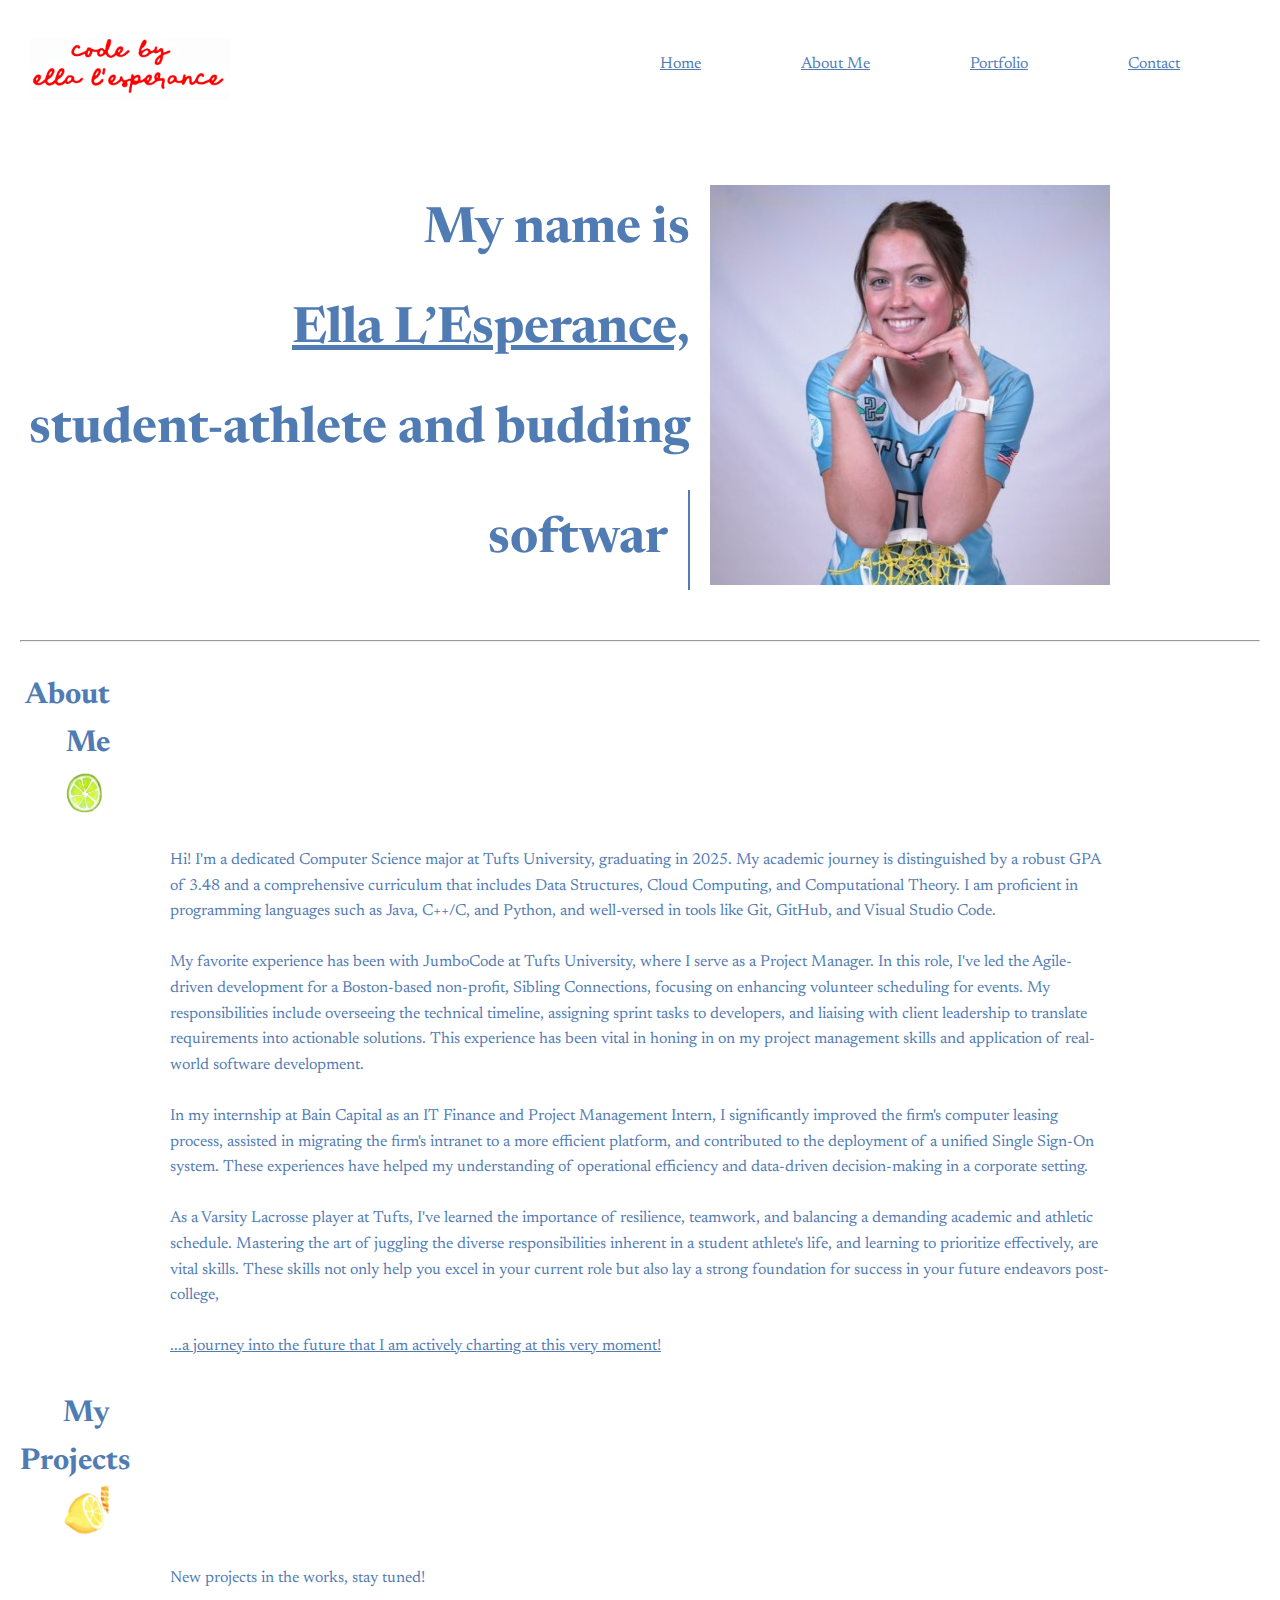
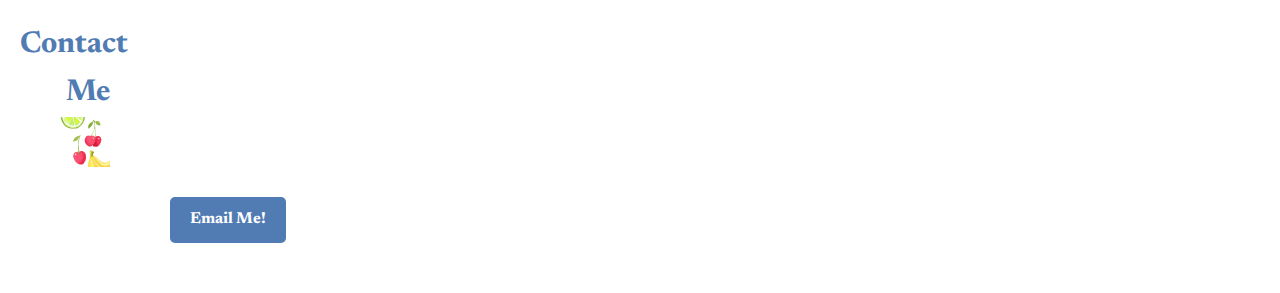
==== index.html @ 6551da66 "Add files via upload" ====
<!DOCTYPE html>
<html>
<head>
    <title>Code by Ella L'Esperance</title>
    <link rel="stylesheet" href="styles.css">
    <link href="https://fonts.googleapis.com/css2?family=Newsreader:opsz,wght@6..72,200;6..72,300;6..72,400&display=swap" rel="stylesheet">
    

</head>
<body>

<div class="header">
    <img src="Untitled.jpeg" alt="Logo" width="200" height="70">
    
    <!-- Navigation Bar -->
    <nav>
        <ul>
            <li><a href="#home"><u>Home</u></a></li>
            <li><a href="#about"><u>About Me</u></a></li>
            <li><a href="#services"><u>Portfolio</u></a></li>
            <li><a href="#contact"><u>Contact</u></a></li>
        </ul>
    </nav>
</div>

<!-- Home Section -->
<section id="home">
        <div class="text-image-container">
            <div class="text-content">
                <h1> My name is <br> <u>Ella L’Esperance, </u> <br> student-athlete and budding <br></h1>
                <h1 id="typing-effect"><span></span></h1>
            </div>
            <img src="roster.jpg" alt="ME!!!" class="right-image">
        </div>
</section>

<!-- About Section -->
<section id="about">
    <hr>
    <h2> About Me
    <img src="lemon.png" alt="Description of the image" width="50" height="50" style="vertical-align: middle;"> </h2>
    <p> Hi! I'm a dedicated Computer Science major at Tufts University, 
        graduating in 2025. My academic journey is distinguished by a robust 
        GPA of 3.48 and a comprehensive curriculum that includes Data 
        Structures, Cloud Computing, and Computational Theory. I am 
        proficient in programming languages such as Java, C++/C, and Python, 
        and well-versed in tools like Git, GitHub, and Visual Studio Code.
        <br><br>

        My favorite experience has been with JumboCode at Tufts University,
        where I serve as a Project Manager. In this role, I've led the 
        Agile-driven development for a Boston-based non-profit, Sibling
        Connections, focusing on enhancing volunteer scheduling for events. 
        My responsibilities include overseeing the technical timeline, 
        assigning sprint tasks to developers, 
        and liaising with client leadership to translate requirements into
        actionable solutions. This experience has been vital in 
        honing in on my project management skills and application of 
        real-world software development.
        <br><br>
        
        In my internship at Bain Capital as an IT Finance and Project 
        Management Intern, I significantly improved the firm's computer 
        leasing process, assisted in migrating the firm's intranet to a 
        more efficient platform, and contributed to the deployment of a 
        unified Single Sign-On system. These experiences have helped my 
        understanding of operational efficiency and data-driven 
        decision-making in a corporate setting.
        <br><br>
        
        As a Varsity Lacrosse player at Tufts, I've learned the importance 
        of resilience, teamwork, and balancing a demanding academic and 
        athletic schedule. Mastering the art of juggling the diverse 
        responsibilities inherent in a student athlete's life, and 
        learning to prioritize effectively, are vital skills. These 
        skills not only help you excel in your current role but also lay 
        a strong foundation for success in your future endeavors post-college,
        <br><br> <u>...a journey into the future that I am actively charting at 
                this very moment!</u>

  
    </p>


</section>

<!-- Services Section -->
<section id="services">
    <h2>My Projects
    <img src="lime.png" alt="Description of the image" width="50" height="50" style="vertical-align: middle;"> </h2>
    <p>New projects in the works, stay tuned!</p>
</section>

<!-- Contact Section -->
<section id="contact">
    <h2>Contact Me
    <img src="fruit.png" alt="Description of the image" width="50" height="50" style="vertical-align: middle;"> </h2>
    
    <p><a href="mailto:ella.lesperance@outlook.com" class="email-button">Email Me!</a></p>
</section>

<script src="script.js"></script>



</body>
</html>
---- styles.css ----
/* Basic reset */
* {
        margin: 0;
        padding: 0;
        box-sizing: border-box;
    }
    
    /* Styling for the header */
    .header {
        display: flex;
        justify-content: space-between;
        align-items: center;
        background-color: #ffffff;
        padding: 10px;
    }
    
    /* Logo style */
    .header img {
        height: 70px;
    }
    
    /* Navigation bar styling */
    nav ul {
        list-style-type: none;
        display: flex;
    }
    
    nav ul li {
        margin-left: 100px;
    }
    
    nav ul li:last-child {
        margin-right: 70px;
    }
    
    nav ul li a {
        text-decoration: none;
        color: #507bb3;
    }
    
    /* Basic styling for main content */
    body {
        font-family: Newsreader, sans-serif;
        line-height: 1.6;
        padding: 20px;
    }
    
    /* Text alignment */
    h1 {
        font-family: Newsreader, sans-serif;
        color: #507bb3;
        font-size: 50px;
        line-height: 2; 
        text-align: right;
        padding-right: 20px;
        margin-top: 70px;
        margin-bottom: 30px;
    }

    h2 {
        color: #507bb3;
        
        font-size: 30px;
        text-align: right;
        padding-right: 1150px;
        margin-top: 30px;
    }
    
    p {
        color: #507bb3;
        margin-top: 30px;
        padding-left: 150px;
        padding-right: 150px;
        margin-bottom: 30px;
    }
    
    /* Text and Image Container */
    .text-image-container {
        display: flex;
        align-items: center;
        justify-content: space-between;
        margin-bottom: 20px;
    }
    
    .text-content {
        flex: 1;
    }
    
    .right-image {
        width: 60%;
        max-width: 400px;
        margin-right: 150px; /* Adjusted margin */
        margin-top: 40px;
    }
    
    /* Responsive Design */
    @media (max-width: 768px) {
        .text-image-container {
            flex-direction: column;
        }
    
        .right-image {
            width: 100%;
            max-width: none;
            margin-left: 0;
            margin-top: 200px;
        }

        p {
            text-align: left;
        }
    
        
    }

    @keyframes blink {
        50% { border-color: transparent; }
    }
    
    .typing {
        
        font-size: 50px; /* Adjust font size as needed */
        margin-right: 20px;
        margin-top: -20px;
        border-right: 2px solid; /* Make the cursor thinner */
        animation: blink 0.75s step-end infinite;
        
    }



.email-button {
    display: inline-block;
    padding: 10px 20px;
    background-color: #507bb3;
    color: white;
  
    text-decoration: none;
    border-radius: 5px;
    font-weight: bold;
}
.email-button:hover {
    background-color: #507bb3;
}
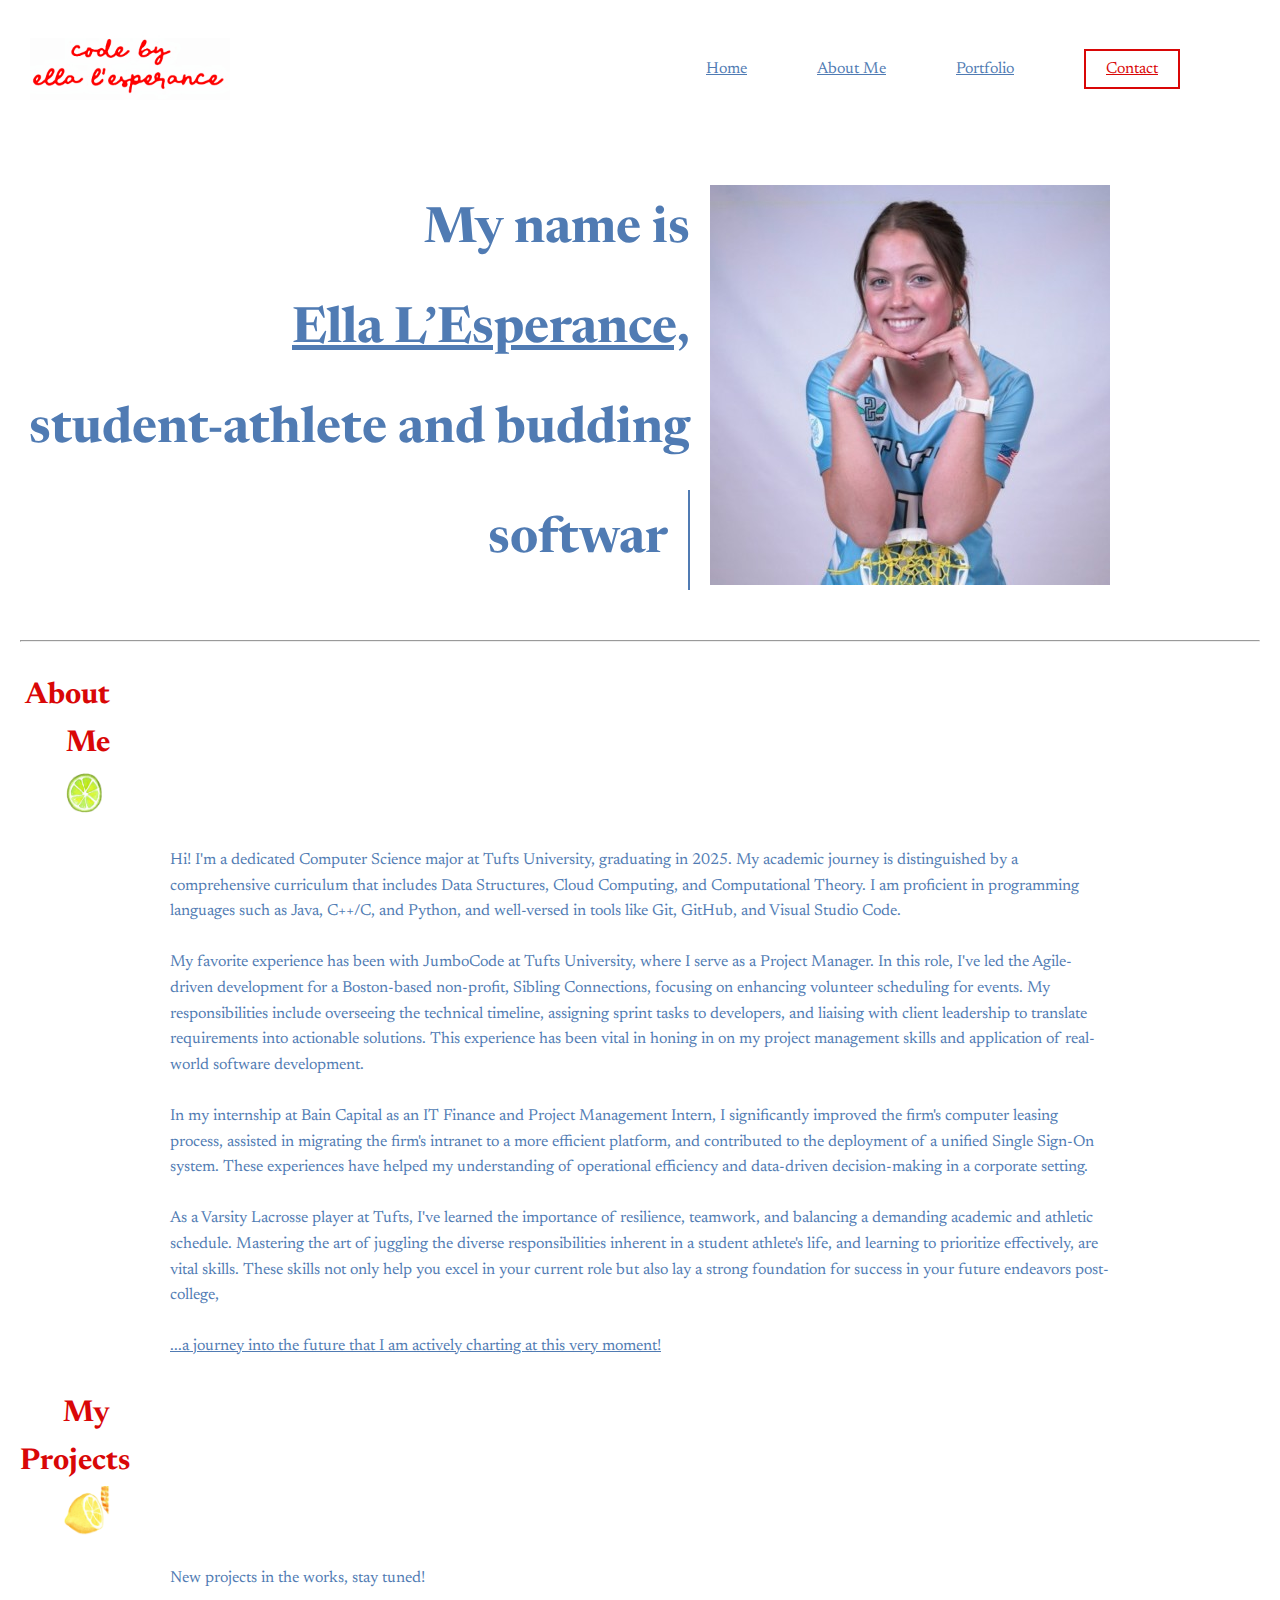
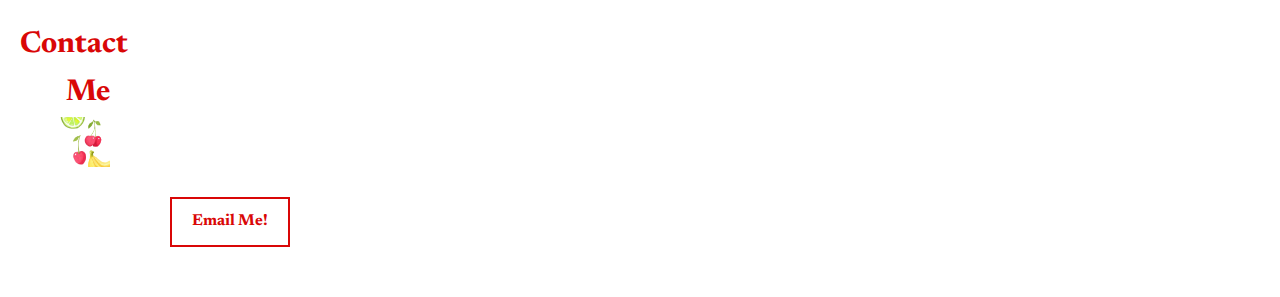
==== commit 9001d67c: "1/19/24:9:36" ====
--- a/index.html
+++ b/index.html
@@ -18,7 +18,7 @@
             <li><a href="#home"><u>Home</u></a></li>
             <li><a href="#about"><u>About Me</u></a></li>
             <li><a href="#services"><u>Portfolio</u></a></li>
-            <li><a href="#contact"><u>Contact</u></a></li>
+            <li><a href="#contact" class="highlight"><u>Contact</u></a></li>
         </ul>
     </nav>
 </div>
@@ -40,8 +40,8 @@
     <h2> About Me
     <img src="lemon.png" alt="Description of the image" width="50" height="50" style="vertical-align: middle;"> </h2>
     <p> Hi! I'm a dedicated Computer Science major at Tufts University, 
-        graduating in 2025. My academic journey is distinguished by a robust 
-        GPA of 3.48 and a comprehensive curriculum that includes Data 
+        graduating in 2025. My academic journey is distinguished by a 
+        comprehensive curriculum that includes Data 
         Structures, Cloud Computing, and Computational Theory. I am 
         proficient in programming languages such as Java, C++/C, and Python, 
         and well-versed in tools like Git, GitHub, and Visual Studio Code.
--- a/styles.css
+++ b/styles.css
@@ -7,11 +7,14 @@
     
     /* Styling for the header */
     .header {
-        display: flex;
-        justify-content: space-between;
-        align-items: center;
+        display: flex; /* Enables Flexbox */
+        justify-content: space-between; /* Spaces out the logo and the nav bar */
+        align-items: center; /* Vertically centers items in the header */
         background-color: #ffffff;
         padding: 10px;
+        position: sticky;
+        top: 0;
+        z-index: 1000; 
     }
     
     /* Logo style */
@@ -21,12 +24,15 @@
     
     /* Navigation bar styling */
     nav ul {
+        margin-top: 10px;
         list-style-type: none;
         display: flex;
     }
     
     nav ul li {
-        margin-left: 100px;
+        
+        margin-left: 70px;
+        
     }
     
     nav ul li:last-child {
@@ -38,6 +44,23 @@
         color: #507bb3;
     }
     
+    nav ul li a.highlight {
+        background-color: white; /* White background */
+        color: #D90707; /* Navy text */
+        border: 2px solid #D90707; /* Navy border */
+        padding: 10px 20px; /* Top & Bottom, Left & Right padding */
+        text-decoration: none; /* Removes underline from links */
+        font-size: 16px; /* Font size */
+        display: inline; /* Aligns padding and allows height/width adjustments */
+        cursor: pointer; /* Changes cursor to pointer on hover */
+        transition: background-color 0.3s, color 0.3s; /* Smooth transition for hover effect */
+    }
+
+    nav ul li a.highlight:hover {
+        background-color: #D90707; /* Navy background on hover */
+        color: white; /* White text on hover */
+    }
+
     /* Basic styling for main content */
     body {
         font-family: Newsreader, sans-serif;
@@ -58,8 +81,7 @@
     }
 
     h2 {
-        color: #507bb3;
-        
+        color: #D90707;
         font-size: 30px;
         text-align: right;
         padding-right: 1150px;
@@ -67,6 +89,8 @@
     }
     
     p {
+        scroll-padding-top: 20px;
+        scroll-padding-bottom: 20px;
         color: #507bb3;
         margin-top: 30px;
         padding-left: 150px;
@@ -132,11 +156,11 @@
 .email-button {
     display: inline-block;
     padding: 10px 20px;
-    background-color: #507bb3;
-    color: white;
+    background-color: white; /* White background */
+    color: #D90707; /* Navy text */
+    border: 2px solid #D90707; /* Navy border */
   
     text-decoration: none;
-    border-radius: 5px;
     font-weight: bold;
 }
 .email-button:hover {
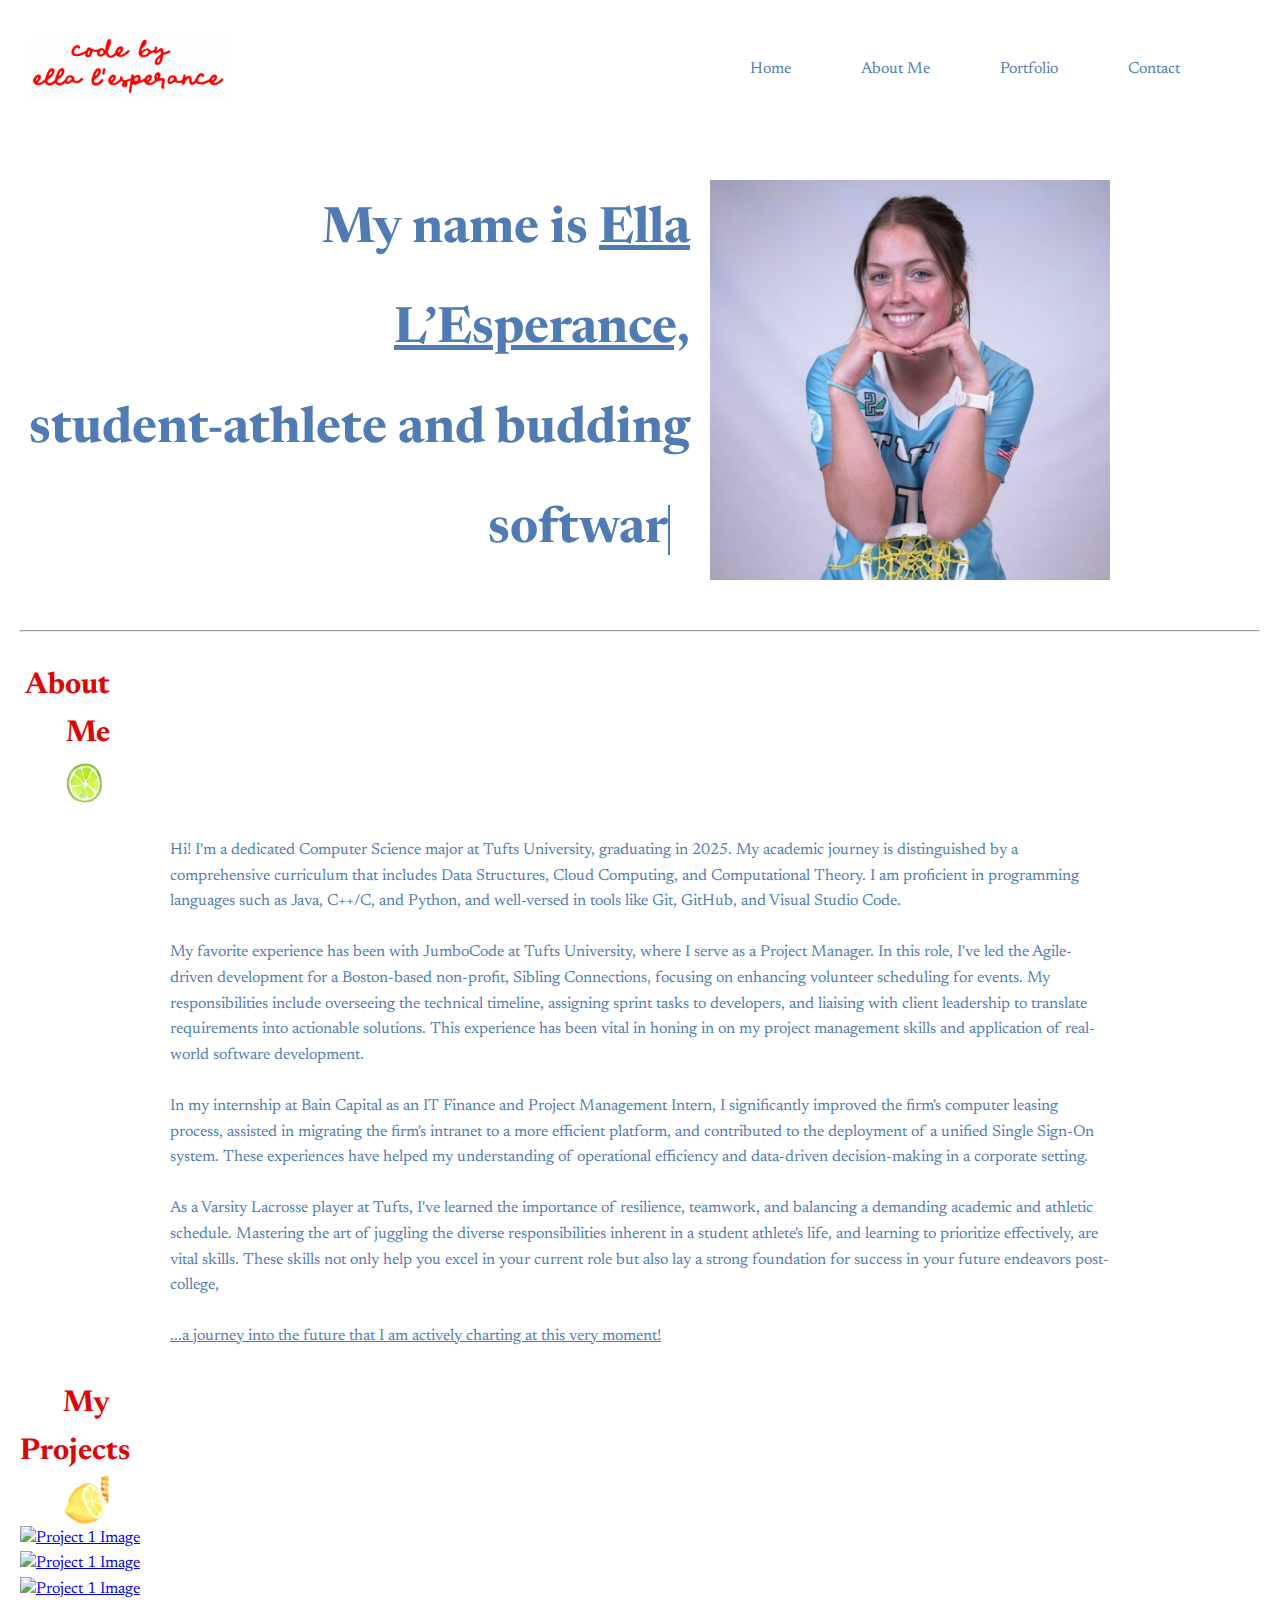
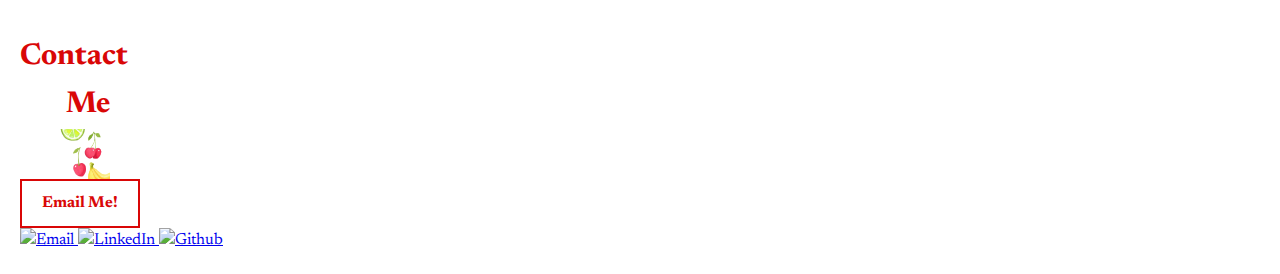
==== commit 4550e72e: "Merge remote changes" ====
--- a/index.html
+++ b/index.html
@@ -4,42 +4,40 @@
     <title>Code by Ella L'Esperance</title>
     <link rel="stylesheet" href="styles.css">
     <link href="https://fonts.googleapis.com/css2?family=Newsreader:opsz,wght@6..72,200;6..72,300;6..72,400&display=swap" rel="stylesheet">
-    
-
 </head>
 <body>
 
 <div class="header">
     <img src="Untitled.jpeg" alt="Logo" width="200" height="70">
-    
     <!-- Navigation Bar -->
     <nav>
         <ul>
-            <li><a href="#home"><u>Home</u></a></li>
-            <li><a href="#about"><u>About Me</u></a></li>
-            <li><a href="#services"><u>Portfolio</u></a></li>
-            <li><a href="#contact" class="highlight"><u>Contact</u></a></li>
+            <li><a href="#home">Home</a></li>
+            <li><a href="#about">About Me</a></li>
+            <li><a href="#services">Portfolio</a></li>
+            <li><a href="#contact">Contact</a></li>
         </ul>
     </nav>
 </div>
 
 <!-- Home Section -->
 <section id="home">
-        <div class="text-image-container">
-            <div class="text-content">
-                <h1> My name is <br> <u>Ella L’Esperance, </u> <br> student-athlete and budding <br></h1>
-                <h1 id="typing-effect"><span></span></h1>
-            </div>
-            <img src="roster.jpg" alt="ME!!!" class="right-image">
+    <div class="text-image-container">
+        <div class="text-content">
+            <h1>My name is <u>Ella L’Esperance,</u><br> student-athlete and budding  <span id="typing-effect" class="typing"></span></h1>
         </div>
+        <img src="roster.jpg" alt="ME!!!" class="right-image">
+    </div>
 </section>
 
 <!-- About Section -->
 <section id="about">
     <hr>
-    <h2> About Me
-    <img src="lemon.png" alt="Description of the image" width="50" height="50" style="vertical-align: middle;"> </h2>
-    <p> Hi! I'm a dedicated Computer Science major at Tufts University, 
+    <h2>About Me
+        <img src="lemon.png" alt="Lemon" width="50" height="50" style="vertical-align: middle;">
+    </h2>
+    <p>
+        Hi! I'm a dedicated Computer Science major at Tufts University, 
         graduating in 2025. My academic journey is distinguished by a 
         comprehensive curriculum that includes Data 
         Structures, Cloud Computing, and Computational Theory. I am 
@@ -77,29 +75,66 @@
         a strong foundation for success in your future endeavors post-college,
         <br><br> <u>...a journey into the future that I am actively charting at 
                 this very moment!</u>
-
-  
     </p>
-
-
 </section>
 
 <!-- Services Section -->
 <section id="services">
     <h2>My Projects
-    <img src="lime.png" alt="Description of the image" width="50" height="50" style="vertical-align: middle;"> </h2>
-    <p>New projects in the works, stay tuned!</p>
-</section>
+        <img src="lime.png" alt="Lime" width="50" height="50" style="vertical-align: middle;">
+    </h2>
+    <div class="project-container">
+        <!-- Project 1 Link -->
+        <div class="project1">
+            <!-- <h3><a href="jumboCode.html">Sibling Connections</a></h3> -->
+            <a href="jumboCode.html" class="project-link">
+                <img src="sibcon-logo.jpeg" alt="Project 1 Image" width="200" height="200">
+            </a>
+        </div>
+        <!-- Project 2 Link -->
+        <div class="project2">
+            <!-- <h3><a href="jumboCode.html">Sibling Connections</a></h3> -->
+            <a href="scraper.html" class="project-link">
+                <img src="scraper.png" alt="Project 1 Image" width="150" height="150">
+            </a>
+        </div>
+        <!-- Project 3 Link -->
+        <div class="project3">
+            <!-- <h3><a href="jumboCode.html">Sibling Connections</a></h3> -->
+            <a href="decomp.html" class="project-link">
+                <img src="decomp1.webp" alt="Project 1 Image" width="160" height="160">
+            </a>
+        </div>
+    </div>    
+
 
 <!-- Contact Section -->
 <section id="contact">
     <h2>Contact Me
-    <img src="fruit.png" alt="Description of the image" width="50" height="50" style="vertical-align: middle;"> </h2>
-    
-    <p><a href="mailto:ella.lesperance@outlook.com" class="email-button">Email Me!</a></p>
+        <img src="fruit.png" alt="Description of the image" width="50" height="50" style="vertical-align: middle;">
+    </h2>
+    <h4><a href="mailto:ella.lesperance@outlook.com" class="email-button">Email Me!</a></h4>
 </section>
 
 <script src="script.js"></script>
+
+<!-- Footer Section -->
+<footer>
+    <div class="footer-content">
+        <a href="mailto:ella.lesperance@outlook.com">
+            <img src="email.png" alt="Email" width="40" height="40">
+        </a>
+        <a href="https://www.linkedin.com/in/yourprofile" target="_blank">
+            <img src="linkedin.png" alt="LinkedIn" width="40" height="40">
+        </a>
+        <a href="https://github.com/codebyellalesperance" target="_blank">
+            <img src="github.png" alt="Github" width="40" height="40">
+        </a>
+    </div>
+</footer>
+
+
+
 
 
 
